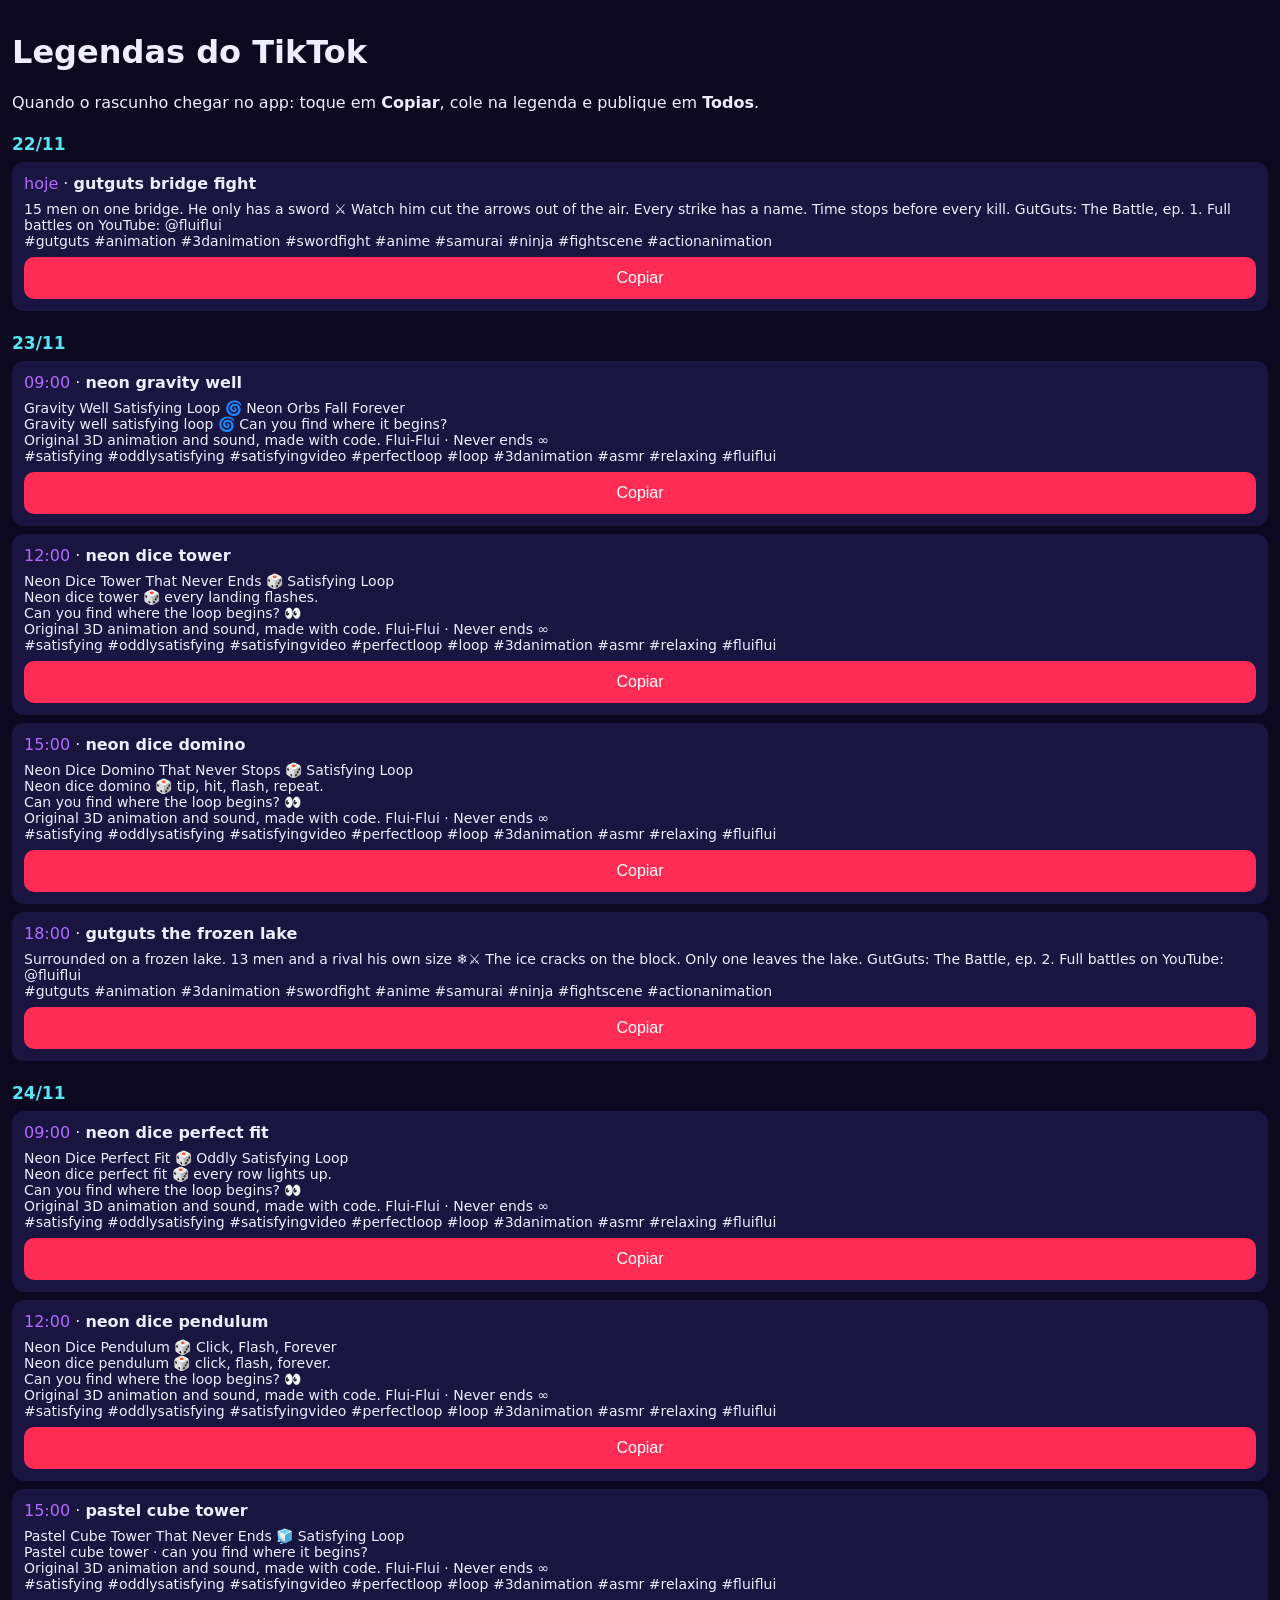
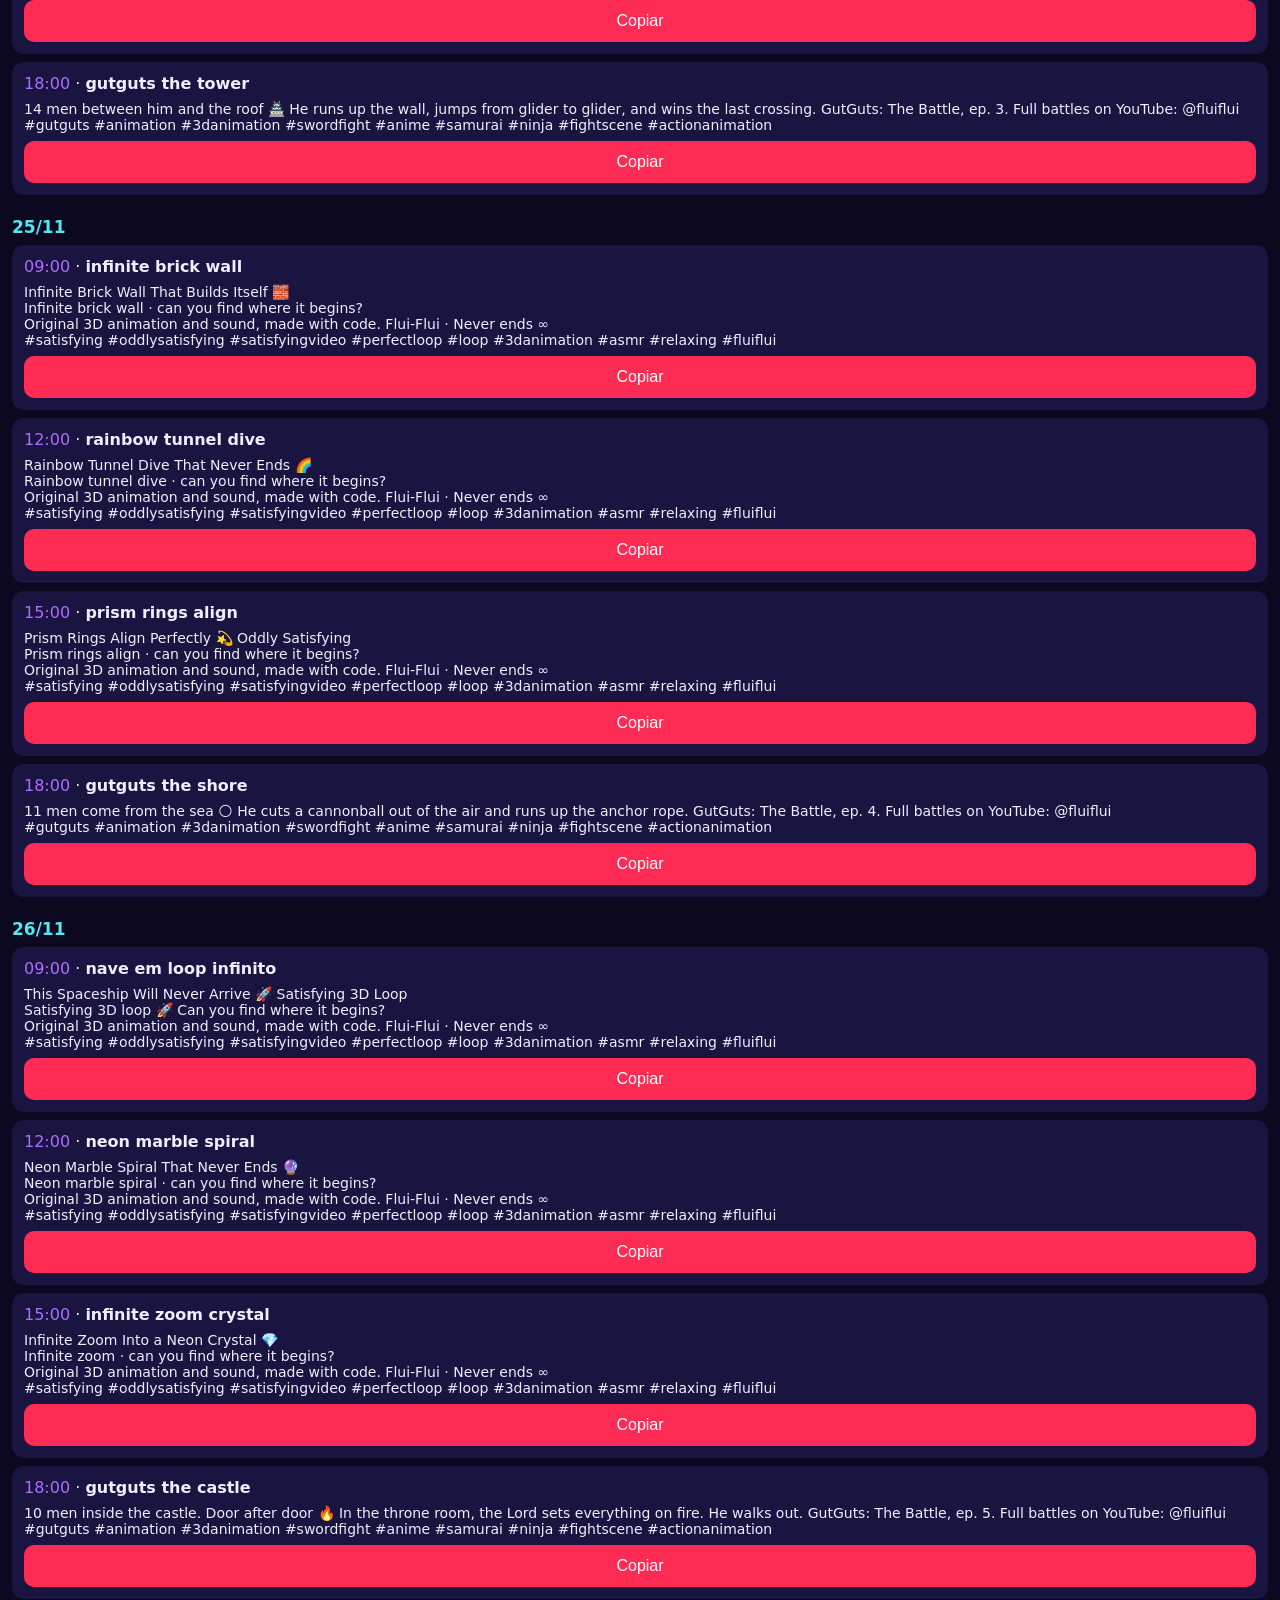
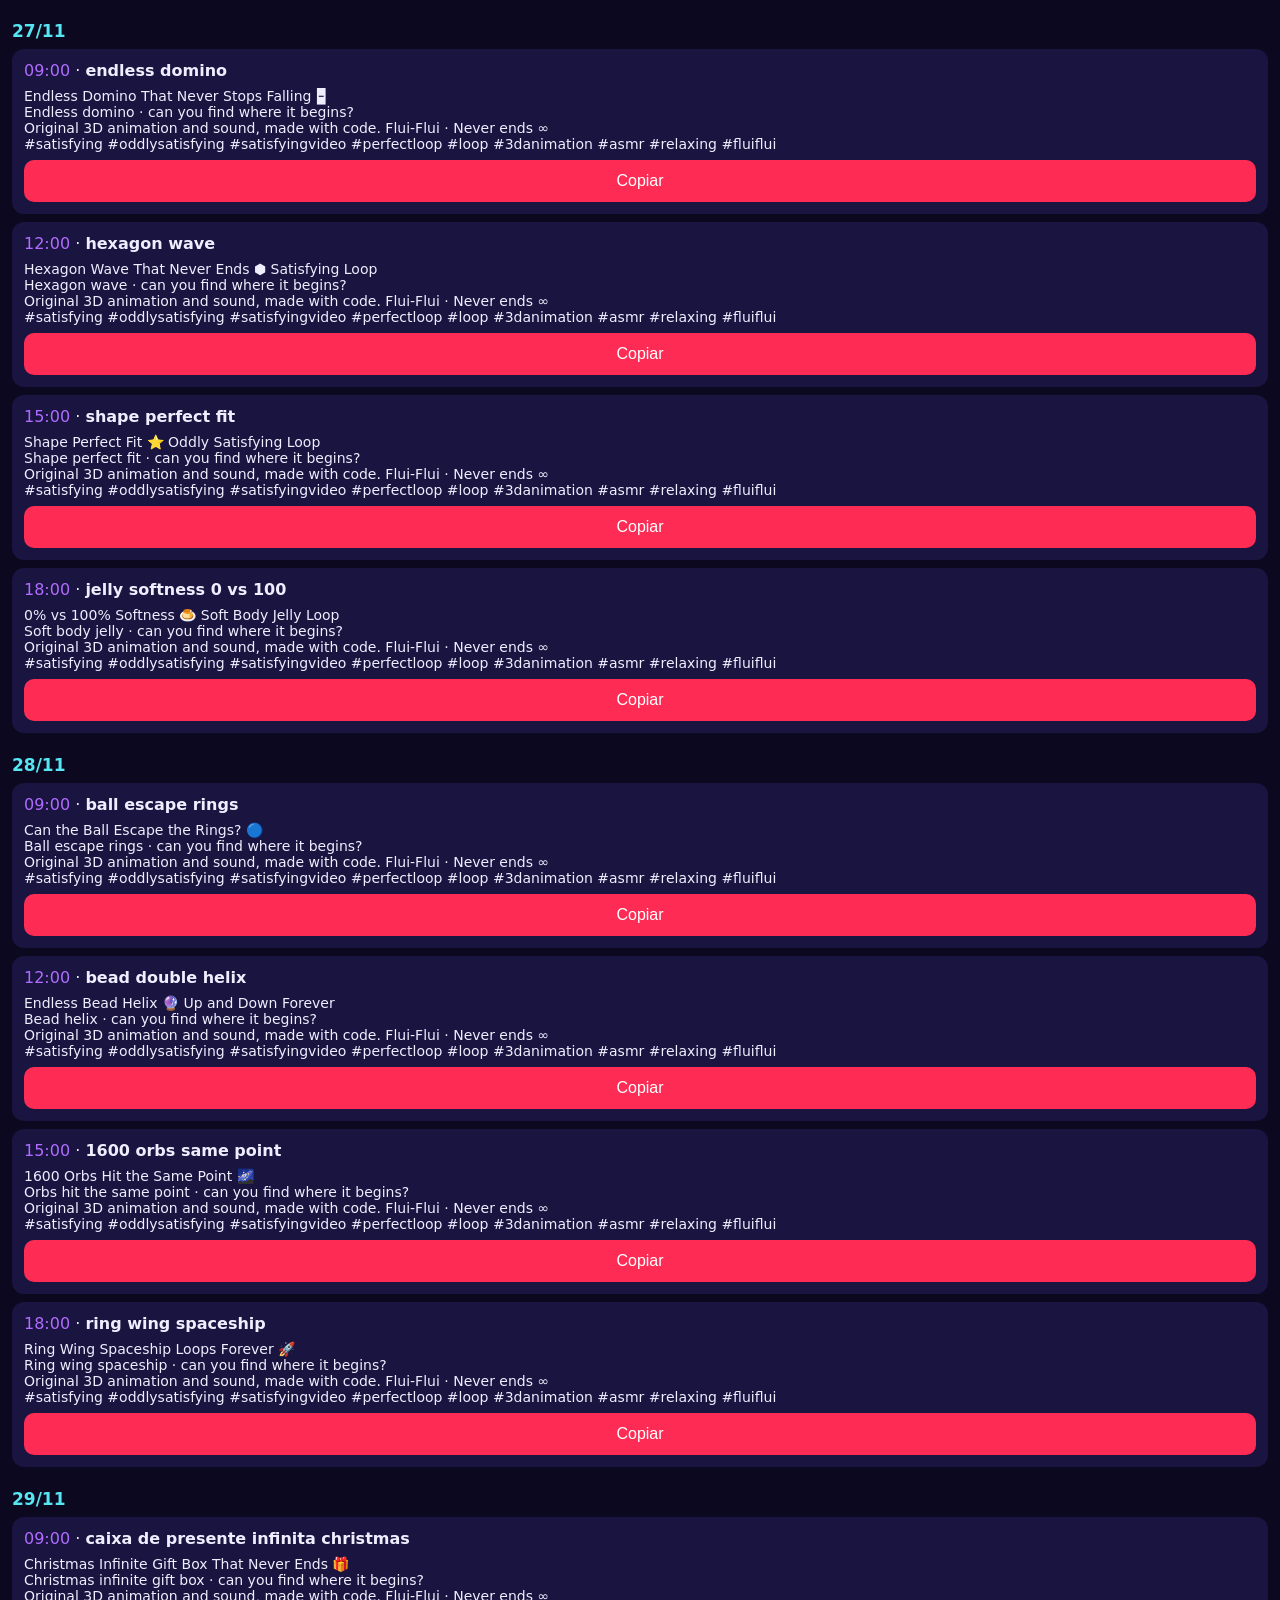
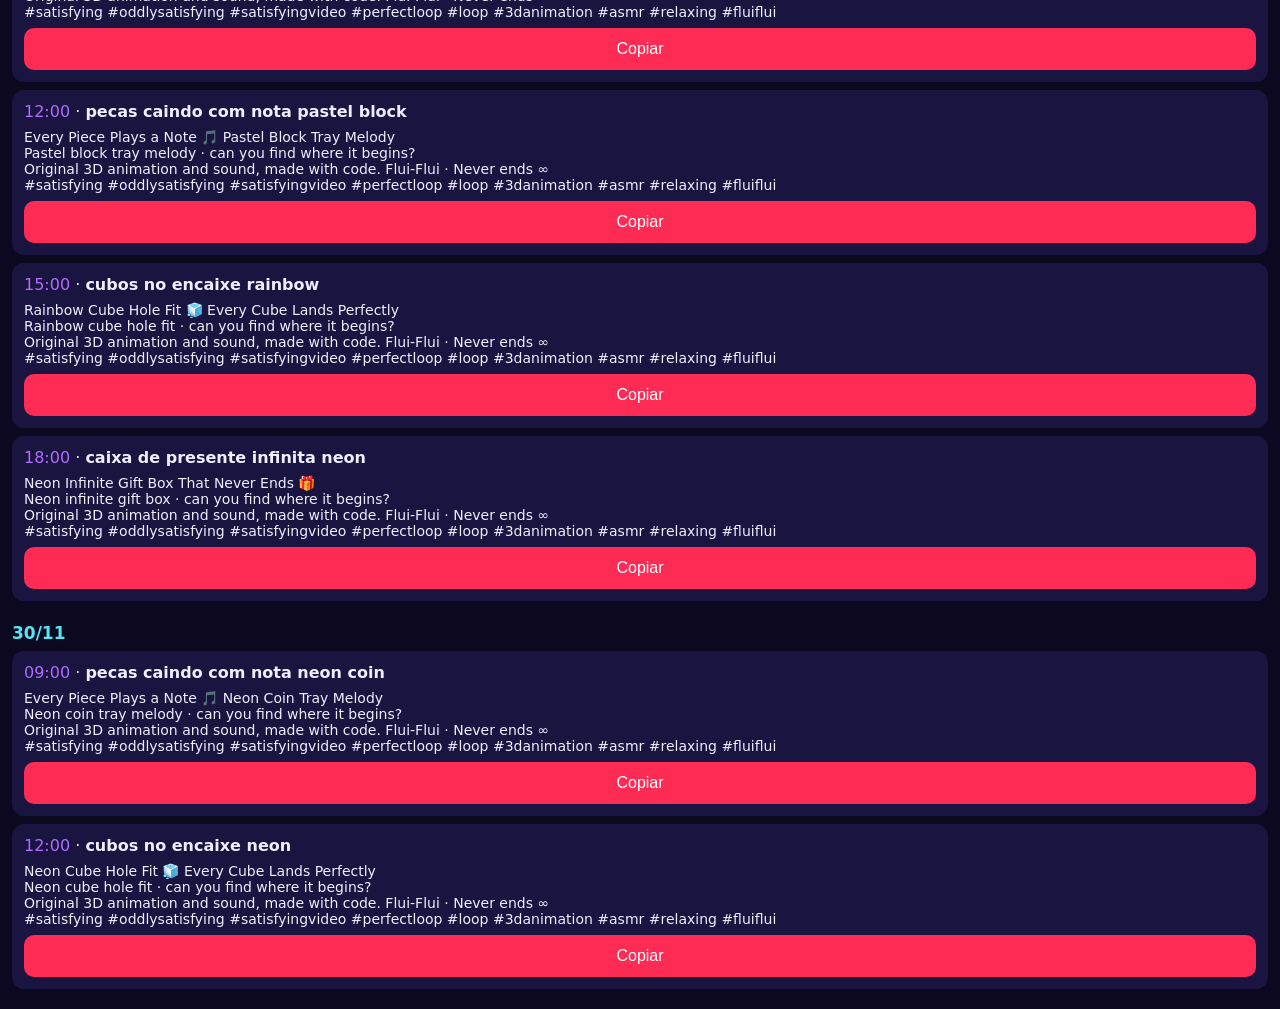
==== legendas.html @ 588b5df5 "TikTok captions page Co-Authored-By: Claude Opus 5.5 <noreply@anthropic.com>" ====
<!doctype html><html lang="pt-BR"><head><meta charset=utf-8><meta name=viewport content="width=device-width"><meta name=robots content=noindex><title>Legendas TikTok · Flui-Flui</title><style>body{font:16px system-ui;background:#0c0820;color:#eef;margin:0;padding:12px}h2{color:#55e6f2;margin:22px 0 6px;font-size:17px}.c{background:#1a1440;border-radius:12px;padding:12px;margin:8px 0}.n{font-weight:700}.h{color:#b06cff}pre{white-space:pre-wrap;font:14px system-ui;margin:8px 0}button{width:100%;padding:12px;font-size:16px;border:0;border-radius:10px;background:#fe2c55;color:#fff}button.ok{background:#2a9d5c}</style></head><body><h1>Legendas do TikTok</h1><p>Quando o rascunho chegar no app: toque em <b>Copiar</b>, cole na legenda e publique em <b>Todos</b>.</p><h2>22/11</h2><div class=c><div><span class=h>hoje</span> · <span class=n>gutguts bridge fight</span></div><pre>15 men on one bridge. He only has a sword ⚔️ Watch him cut the arrows out of the air. Every strike has a name. Time stops before every kill. GutGuts: The Battle, ep. 1. Full battles on YouTube: @fluiflui
#gutguts #animation #3danimation #swordfight #anime #samurai #ninja #fightscene #actionanimation</pre><button onclick="navigator.clipboard.writeText(this.previousElementSibling.textContent);this.textContent='Copiado ✓';this.className='ok'">Copiar</button></div><h2>23/11</h2><div class=c><div><span class=h>09:00</span> · <span class=n>neon gravity well</span></div><pre>Gravity Well Satisfying Loop 🌀 Neon Orbs Fall Forever
Gravity well satisfying loop 🌀 Can you find where it begins?
Original 3D animation and sound, made with code. Flui-Flui · Never ends ∞
#satisfying #oddlysatisfying #satisfyingvideo #perfectloop #loop #3danimation #asmr #relaxing #fluiflui</pre><button onclick="navigator.clipboard.writeText(this.previousElementSibling.textContent);this.textContent='Copiado ✓';this.className='ok'">Copiar</button></div><div class=c><div><span class=h>12:00</span> · <span class=n>neon dice tower</span></div><pre>Neon Dice Tower That Never Ends 🎲 Satisfying Loop
Neon dice tower 🎲 every landing flashes.
Can you find where the loop begins? 👀
Original 3D animation and sound, made with code. Flui-Flui · Never ends ∞
#satisfying #oddlysatisfying #satisfyingvideo #perfectloop #loop #3danimation #asmr #relaxing #fluiflui</pre><button onclick="navigator.clipboard.writeText(this.previousElementSibling.textContent);this.textContent='Copiado ✓';this.className='ok'">Copiar</button></div><div class=c><div><span class=h>15:00</span> · <span class=n>neon dice domino</span></div><pre>Neon Dice Domino That Never Stops 🎲 Satisfying Loop
Neon dice domino 🎲 tip, hit, flash, repeat.
Can you find where the loop begins? 👀
Original 3D animation and sound, made with code. Flui-Flui · Never ends ∞
#satisfying #oddlysatisfying #satisfyingvideo #perfectloop #loop #3danimation #asmr #relaxing #fluiflui</pre><button onclick="navigator.clipboard.writeText(this.previousElementSibling.textContent);this.textContent='Copiado ✓';this.className='ok'">Copiar</button></div><div class=c><div><span class=h>18:00</span> · <span class=n>gutguts the frozen lake</span></div><pre>Surrounded on a frozen lake. 13 men and a rival his own size ❄️⚔️ The ice cracks on the block. Only one leaves the lake. GutGuts: The Battle, ep. 2. Full battles on YouTube: @fluiflui
#gutguts #animation #3danimation #swordfight #anime #samurai #ninja #fightscene #actionanimation</pre><button onclick="navigator.clipboard.writeText(this.previousElementSibling.textContent);this.textContent='Copiado ✓';this.className='ok'">Copiar</button></div><h2>24/11</h2><div class=c><div><span class=h>09:00</span> · <span class=n>neon dice perfect fit</span></div><pre>Neon Dice Perfect Fit 🎲 Oddly Satisfying Loop
Neon dice perfect fit 🎲 every row lights up.
Can you find where the loop begins? 👀
Original 3D animation and sound, made with code. Flui-Flui · Never ends ∞
#satisfying #oddlysatisfying #satisfyingvideo #perfectloop #loop #3danimation #asmr #relaxing #fluiflui</pre><button onclick="navigator.clipboard.writeText(this.previousElementSibling.textContent);this.textContent='Copiado ✓';this.className='ok'">Copiar</button></div><div class=c><div><span class=h>12:00</span> · <span class=n>neon dice pendulum</span></div><pre>Neon Dice Pendulum 🎲 Click, Flash, Forever
Neon dice pendulum 🎲 click, flash, forever.
Can you find where the loop begins? 👀
Original 3D animation and sound, made with code. Flui-Flui · Never ends ∞
#satisfying #oddlysatisfying #satisfyingvideo #perfectloop #loop #3danimation #asmr #relaxing #fluiflui</pre><button onclick="navigator.clipboard.writeText(this.previousElementSibling.textContent);this.textContent='Copiado ✓';this.className='ok'">Copiar</button></div><div class=c><div><span class=h>15:00</span> · <span class=n>pastel cube tower</span></div><pre>Pastel Cube Tower That Never Ends 🧊 Satisfying Loop
Pastel cube tower · can you find where it begins?
Original 3D animation and sound, made with code. Flui-Flui · Never ends ∞
#satisfying #oddlysatisfying #satisfyingvideo #perfectloop #loop #3danimation #asmr #relaxing #fluiflui</pre><button onclick="navigator.clipboard.writeText(this.previousElementSibling.textContent);this.textContent='Copiado ✓';this.className='ok'">Copiar</button></div><div class=c><div><span class=h>18:00</span> · <span class=n>gutguts the tower</span></div><pre>14 men between him and the roof 🏯 He runs up the wall, jumps from glider to glider, and wins the last crossing. GutGuts: The Battle, ep. 3. Full battles on YouTube: @fluiflui
#gutguts #animation #3danimation #swordfight #anime #samurai #ninja #fightscene #actionanimation</pre><button onclick="navigator.clipboard.writeText(this.previousElementSibling.textContent);this.textContent='Copiado ✓';this.className='ok'">Copiar</button></div><h2>25/11</h2><div class=c><div><span class=h>09:00</span> · <span class=n>infinite brick wall</span></div><pre>Infinite Brick Wall That Builds Itself 🧱
Infinite brick wall · can you find where it begins?
Original 3D animation and sound, made with code. Flui-Flui · Never ends ∞
#satisfying #oddlysatisfying #satisfyingvideo #perfectloop #loop #3danimation #asmr #relaxing #fluiflui</pre><button onclick="navigator.clipboard.writeText(this.previousElementSibling.textContent);this.textContent='Copiado ✓';this.className='ok'">Copiar</button></div><div class=c><div><span class=h>12:00</span> · <span class=n>rainbow tunnel dive</span></div><pre>Rainbow Tunnel Dive That Never Ends 🌈
Rainbow tunnel dive · can you find where it begins?
Original 3D animation and sound, made with code. Flui-Flui · Never ends ∞
#satisfying #oddlysatisfying #satisfyingvideo #perfectloop #loop #3danimation #asmr #relaxing #fluiflui</pre><button onclick="navigator.clipboard.writeText(this.previousElementSibling.textContent);this.textContent='Copiado ✓';this.className='ok'">Copiar</button></div><div class=c><div><span class=h>15:00</span> · <span class=n>prism rings align</span></div><pre>Prism Rings Align Perfectly 💫 Oddly Satisfying
Prism rings align · can you find where it begins?
Original 3D animation and sound, made with code. Flui-Flui · Never ends ∞
#satisfying #oddlysatisfying #satisfyingvideo #perfectloop #loop #3danimation #asmr #relaxing #fluiflui</pre><button onclick="navigator.clipboard.writeText(this.previousElementSibling.textContent);this.textContent='Copiado ✓';this.className='ok'">Copiar</button></div><div class=c><div><span class=h>18:00</span> · <span class=n>gutguts the shore</span></div><pre>11 men come from the sea 🌕 He cuts a cannonball out of the air and runs up the anchor rope. GutGuts: The Battle, ep. 4. Full battles on YouTube: @fluiflui
#gutguts #animation #3danimation #swordfight #anime #samurai #ninja #fightscene #actionanimation</pre><button onclick="navigator.clipboard.writeText(this.previousElementSibling.textContent);this.textContent='Copiado ✓';this.className='ok'">Copiar</button></div><h2>26/11</h2><div class=c><div><span class=h>09:00</span> · <span class=n>nave em loop infinito</span></div><pre>This Spaceship Will Never Arrive 🚀 Satisfying 3D Loop
Satisfying 3D loop 🚀 Can you find where it begins?
Original 3D animation and sound, made with code. Flui-Flui · Never ends ∞
#satisfying #oddlysatisfying #satisfyingvideo #perfectloop #loop #3danimation #asmr #relaxing #fluiflui</pre><button onclick="navigator.clipboard.writeText(this.previousElementSibling.textContent);this.textContent='Copiado ✓';this.className='ok'">Copiar</button></div><div class=c><div><span class=h>12:00</span> · <span class=n>neon marble spiral</span></div><pre>Neon Marble Spiral That Never Ends 🔮
Neon marble spiral · can you find where it begins?
Original 3D animation and sound, made with code. Flui-Flui · Never ends ∞
#satisfying #oddlysatisfying #satisfyingvideo #perfectloop #loop #3danimation #asmr #relaxing #fluiflui</pre><button onclick="navigator.clipboard.writeText(this.previousElementSibling.textContent);this.textContent='Copiado ✓';this.className='ok'">Copiar</button></div><div class=c><div><span class=h>15:00</span> · <span class=n>infinite zoom crystal</span></div><pre>Infinite Zoom Into a Neon Crystal 💎
Infinite zoom · can you find where it begins?
Original 3D animation and sound, made with code. Flui-Flui · Never ends ∞
#satisfying #oddlysatisfying #satisfyingvideo #perfectloop #loop #3danimation #asmr #relaxing #fluiflui</pre><button onclick="navigator.clipboard.writeText(this.previousElementSibling.textContent);this.textContent='Copiado ✓';this.className='ok'">Copiar</button></div><div class=c><div><span class=h>18:00</span> · <span class=n>gutguts the castle</span></div><pre>10 men inside the castle. Door after door 🔥 In the throne room, the Lord sets everything on fire. He walks out. GutGuts: The Battle, ep. 5. Full battles on YouTube: @fluiflui
#gutguts #animation #3danimation #swordfight #anime #samurai #ninja #fightscene #actionanimation</pre><button onclick="navigator.clipboard.writeText(this.previousElementSibling.textContent);this.textContent='Copiado ✓';this.className='ok'">Copiar</button></div><h2>27/11</h2><div class=c><div><span class=h>09:00</span> · <span class=n>endless domino</span></div><pre>Endless Domino That Never Stops Falling 🁢
Endless domino · can you find where it begins?
Original 3D animation and sound, made with code. Flui-Flui · Never ends ∞
#satisfying #oddlysatisfying #satisfyingvideo #perfectloop #loop #3danimation #asmr #relaxing #fluiflui</pre><button onclick="navigator.clipboard.writeText(this.previousElementSibling.textContent);this.textContent='Copiado ✓';this.className='ok'">Copiar</button></div><div class=c><div><span class=h>12:00</span> · <span class=n>hexagon wave</span></div><pre>Hexagon Wave That Never Ends ⬢ Satisfying Loop
Hexagon wave · can you find where it begins?
Original 3D animation and sound, made with code. Flui-Flui · Never ends ∞
#satisfying #oddlysatisfying #satisfyingvideo #perfectloop #loop #3danimation #asmr #relaxing #fluiflui</pre><button onclick="navigator.clipboard.writeText(this.previousElementSibling.textContent);this.textContent='Copiado ✓';this.className='ok'">Copiar</button></div><div class=c><div><span class=h>15:00</span> · <span class=n>shape perfect fit</span></div><pre>Shape Perfect Fit ⭐ Oddly Satisfying Loop
Shape perfect fit · can you find where it begins?
Original 3D animation and sound, made with code. Flui-Flui · Never ends ∞
#satisfying #oddlysatisfying #satisfyingvideo #perfectloop #loop #3danimation #asmr #relaxing #fluiflui</pre><button onclick="navigator.clipboard.writeText(this.previousElementSibling.textContent);this.textContent='Copiado ✓';this.className='ok'">Copiar</button></div><div class=c><div><span class=h>18:00</span> · <span class=n>jelly softness 0 vs 100</span></div><pre>0% vs 100% Softness 🍮 Soft Body Jelly Loop
Soft body jelly · can you find where it begins?
Original 3D animation and sound, made with code. Flui-Flui · Never ends ∞
#satisfying #oddlysatisfying #satisfyingvideo #perfectloop #loop #3danimation #asmr #relaxing #fluiflui</pre><button onclick="navigator.clipboard.writeText(this.previousElementSibling.textContent);this.textContent='Copiado ✓';this.className='ok'">Copiar</button></div><h2>28/11</h2><div class=c><div><span class=h>09:00</span> · <span class=n>ball escape rings</span></div><pre>Can the Ball Escape the Rings? 🔵
Ball escape rings · can you find where it begins?
Original 3D animation and sound, made with code. Flui-Flui · Never ends ∞
#satisfying #oddlysatisfying #satisfyingvideo #perfectloop #loop #3danimation #asmr #relaxing #fluiflui</pre><button onclick="navigator.clipboard.writeText(this.previousElementSibling.textContent);this.textContent='Copiado ✓';this.className='ok'">Copiar</button></div><div class=c><div><span class=h>12:00</span> · <span class=n>bead double helix</span></div><pre>Endless Bead Helix 🔮 Up and Down Forever
Bead helix · can you find where it begins?
Original 3D animation and sound, made with code. Flui-Flui · Never ends ∞
#satisfying #oddlysatisfying #satisfyingvideo #perfectloop #loop #3danimation #asmr #relaxing #fluiflui</pre><button onclick="navigator.clipboard.writeText(this.previousElementSibling.textContent);this.textContent='Copiado ✓';this.className='ok'">Copiar</button></div><div class=c><div><span class=h>15:00</span> · <span class=n>1600 orbs same point</span></div><pre>1600 Orbs Hit the Same Point 🌌
Orbs hit the same point · can you find where it begins?
Original 3D animation and sound, made with code. Flui-Flui · Never ends ∞
#satisfying #oddlysatisfying #satisfyingvideo #perfectloop #loop #3danimation #asmr #relaxing #fluiflui</pre><button onclick="navigator.clipboard.writeText(this.previousElementSibling.textContent);this.textContent='Copiado ✓';this.className='ok'">Copiar</button></div><div class=c><div><span class=h>18:00</span> · <span class=n>ring wing spaceship</span></div><pre>Ring Wing Spaceship Loops Forever 🚀
Ring wing spaceship · can you find where it begins?
Original 3D animation and sound, made with code. Flui-Flui · Never ends ∞
#satisfying #oddlysatisfying #satisfyingvideo #perfectloop #loop #3danimation #asmr #relaxing #fluiflui</pre><button onclick="navigator.clipboard.writeText(this.previousElementSibling.textContent);this.textContent='Copiado ✓';this.className='ok'">Copiar</button></div><h2>29/11</h2><div class=c><div><span class=h>09:00</span> · <span class=n>caixa de presente infinita christmas</span></div><pre>Christmas Infinite Gift Box That Never Ends 🎁
Christmas infinite gift box · can you find where it begins?
Original 3D animation and sound, made with code. Flui-Flui · Never ends ∞
#satisfying #oddlysatisfying #satisfyingvideo #perfectloop #loop #3danimation #asmr #relaxing #fluiflui</pre><button onclick="navigator.clipboard.writeText(this.previousElementSibling.textContent);this.textContent='Copiado ✓';this.className='ok'">Copiar</button></div><div class=c><div><span class=h>12:00</span> · <span class=n>pecas caindo com nota pastel block</span></div><pre>Every Piece Plays a Note 🎵 Pastel Block Tray Melody
Pastel block tray melody · can you find where it begins?
Original 3D animation and sound, made with code. Flui-Flui · Never ends ∞
#satisfying #oddlysatisfying #satisfyingvideo #perfectloop #loop #3danimation #asmr #relaxing #fluiflui</pre><button onclick="navigator.clipboard.writeText(this.previousElementSibling.textContent);this.textContent='Copiado ✓';this.className='ok'">Copiar</button></div><div class=c><div><span class=h>15:00</span> · <span class=n>cubos no encaixe rainbow</span></div><pre>Rainbow Cube Hole Fit 🧊 Every Cube Lands Perfectly
Rainbow cube hole fit · can you find where it begins?
Original 3D animation and sound, made with code. Flui-Flui · Never ends ∞
#satisfying #oddlysatisfying #satisfyingvideo #perfectloop #loop #3danimation #asmr #relaxing #fluiflui</pre><button onclick="navigator.clipboard.writeText(this.previousElementSibling.textContent);this.textContent='Copiado ✓';this.className='ok'">Copiar</button></div><div class=c><div><span class=h>18:00</span> · <span class=n>caixa de presente infinita neon</span></div><pre>Neon Infinite Gift Box That Never Ends 🎁
Neon infinite gift box · can you find where it begins?
Original 3D animation and sound, made with code. Flui-Flui · Never ends ∞
#satisfying #oddlysatisfying #satisfyingvideo #perfectloop #loop #3danimation #asmr #relaxing #fluiflui</pre><button onclick="navigator.clipboard.writeText(this.previousElementSibling.textContent);this.textContent='Copiado ✓';this.className='ok'">Copiar</button></div><h2>30/11</h2><div class=c><div><span class=h>09:00</span> · <span class=n>pecas caindo com nota neon coin</span></div><pre>Every Piece Plays a Note 🎵 Neon Coin Tray Melody
Neon coin tray melody · can you find where it begins?
Original 3D animation and sound, made with code. Flui-Flui · Never ends ∞
#satisfying #oddlysatisfying #satisfyingvideo #perfectloop #loop #3danimation #asmr #relaxing #fluiflui</pre><button onclick="navigator.clipboard.writeText(this.previousElementSibling.textContent);this.textContent='Copiado ✓';this.className='ok'">Copiar</button></div><div class=c><div><span class=h>12:00</span> · <span class=n>cubos no encaixe neon</span></div><pre>Neon Cube Hole Fit 🧊 Every Cube Lands Perfectly
Neon cube hole fit · can you find where it begins?
Original 3D animation and sound, made with code. Flui-Flui · Never ends ∞
#satisfying #oddlysatisfying #satisfyingvideo #perfectloop #loop #3danimation #asmr #relaxing #fluiflui</pre><button onclick="navigator.clipboard.writeText(this.previousElementSibling.textContent);this.textContent='Copiado ✓';this.className='ok'">Copiar</button></div></body></html>
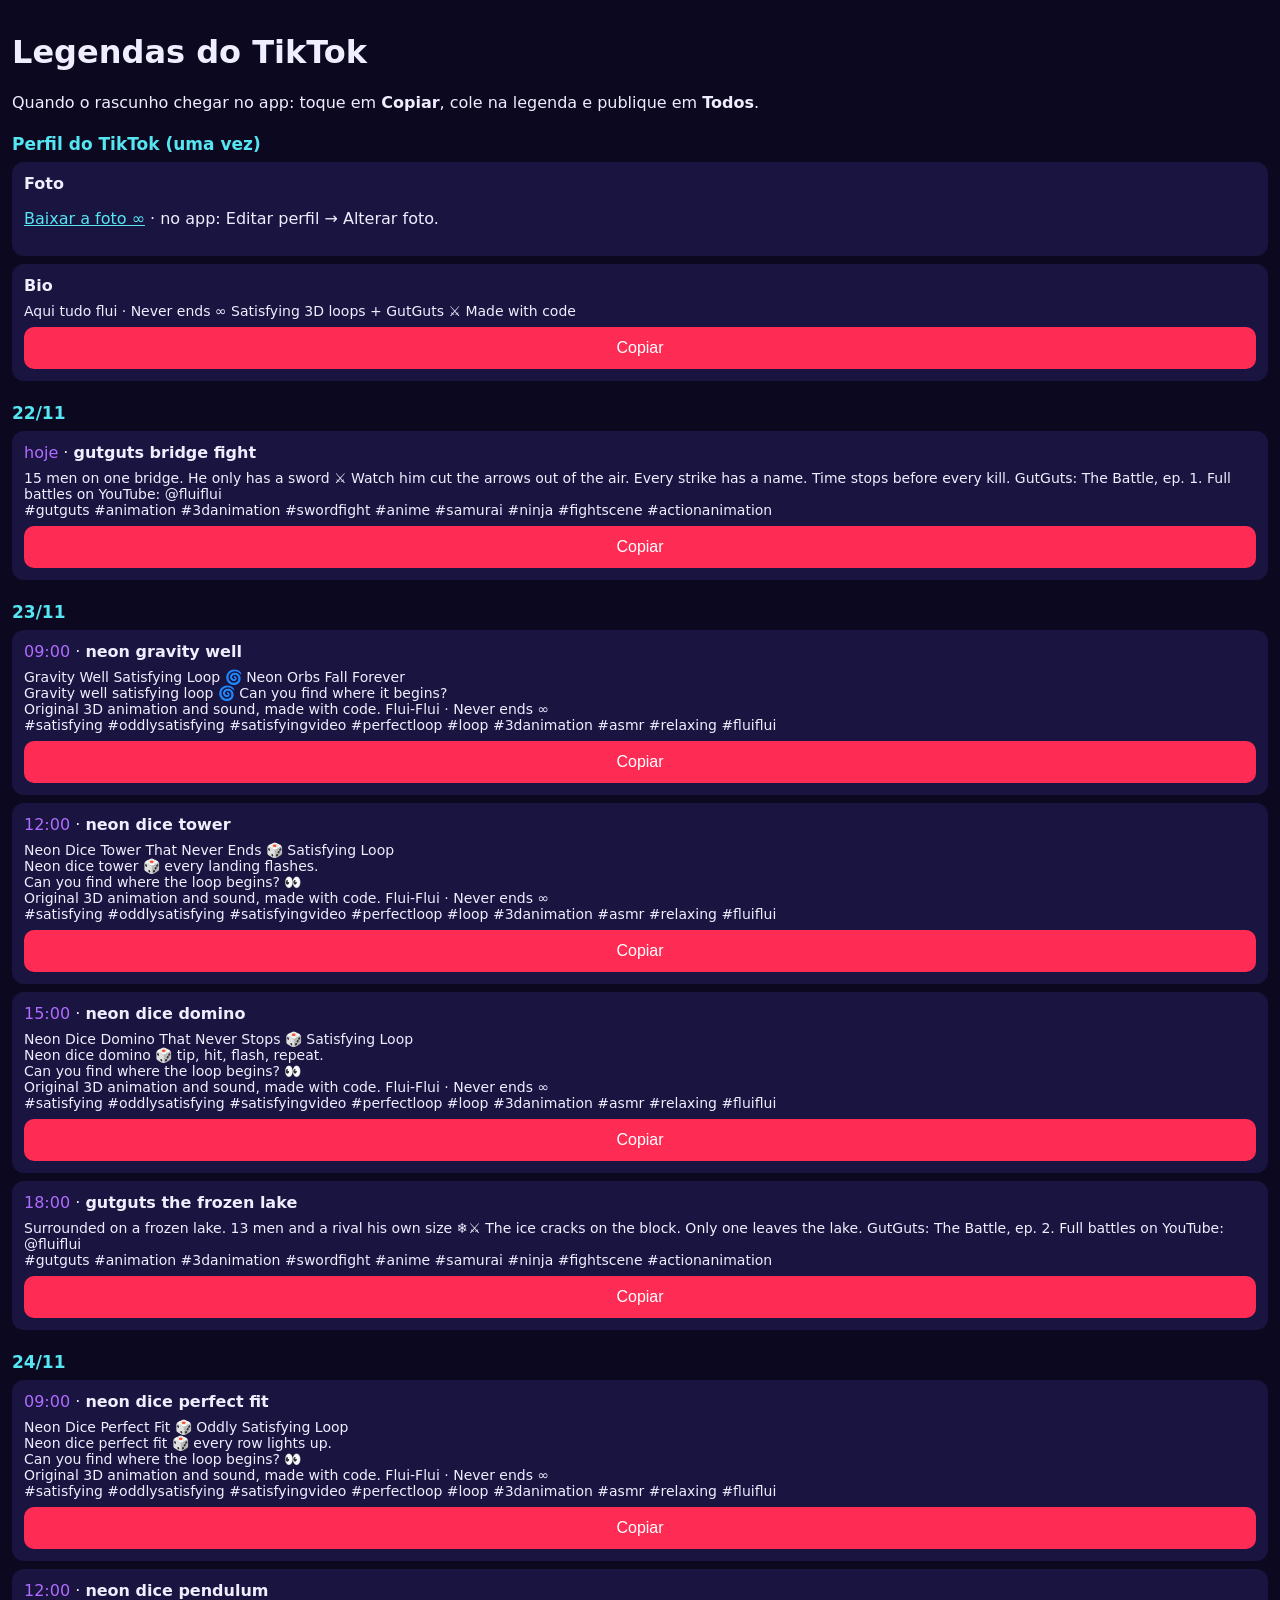
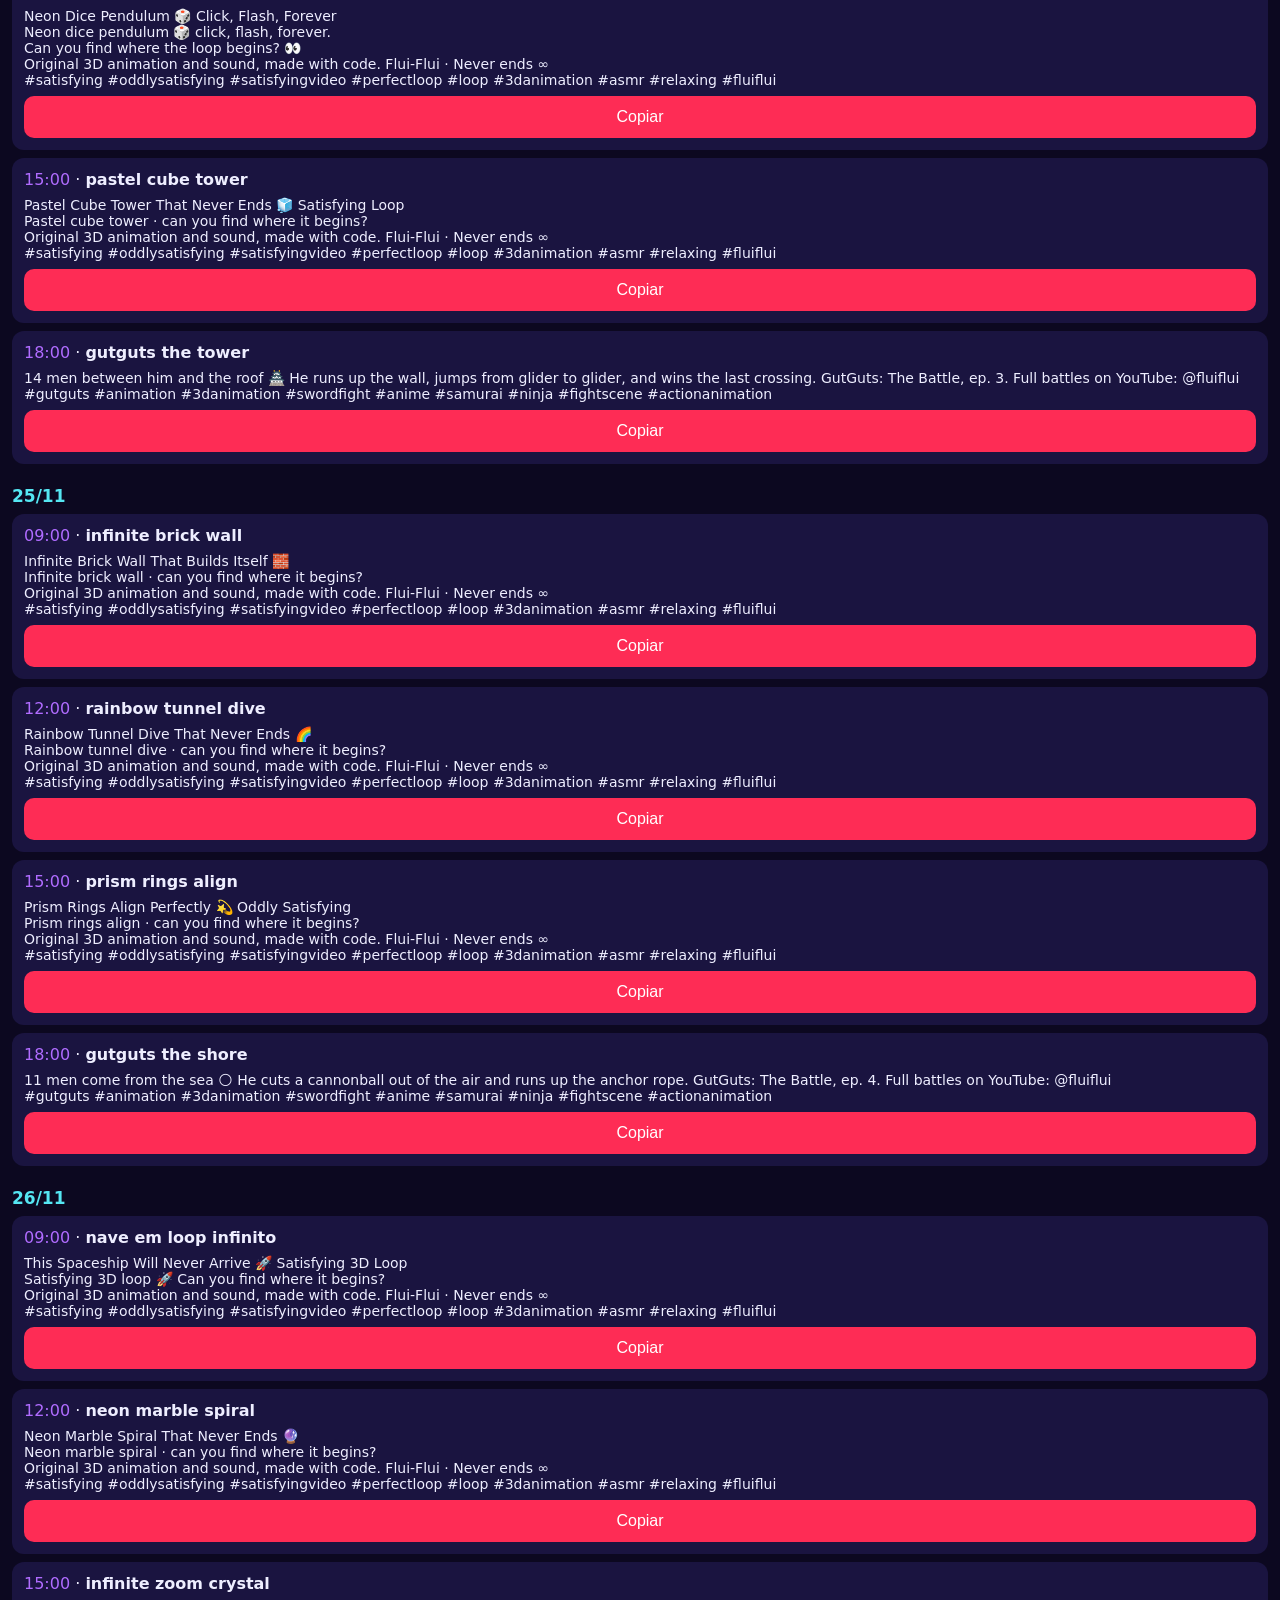
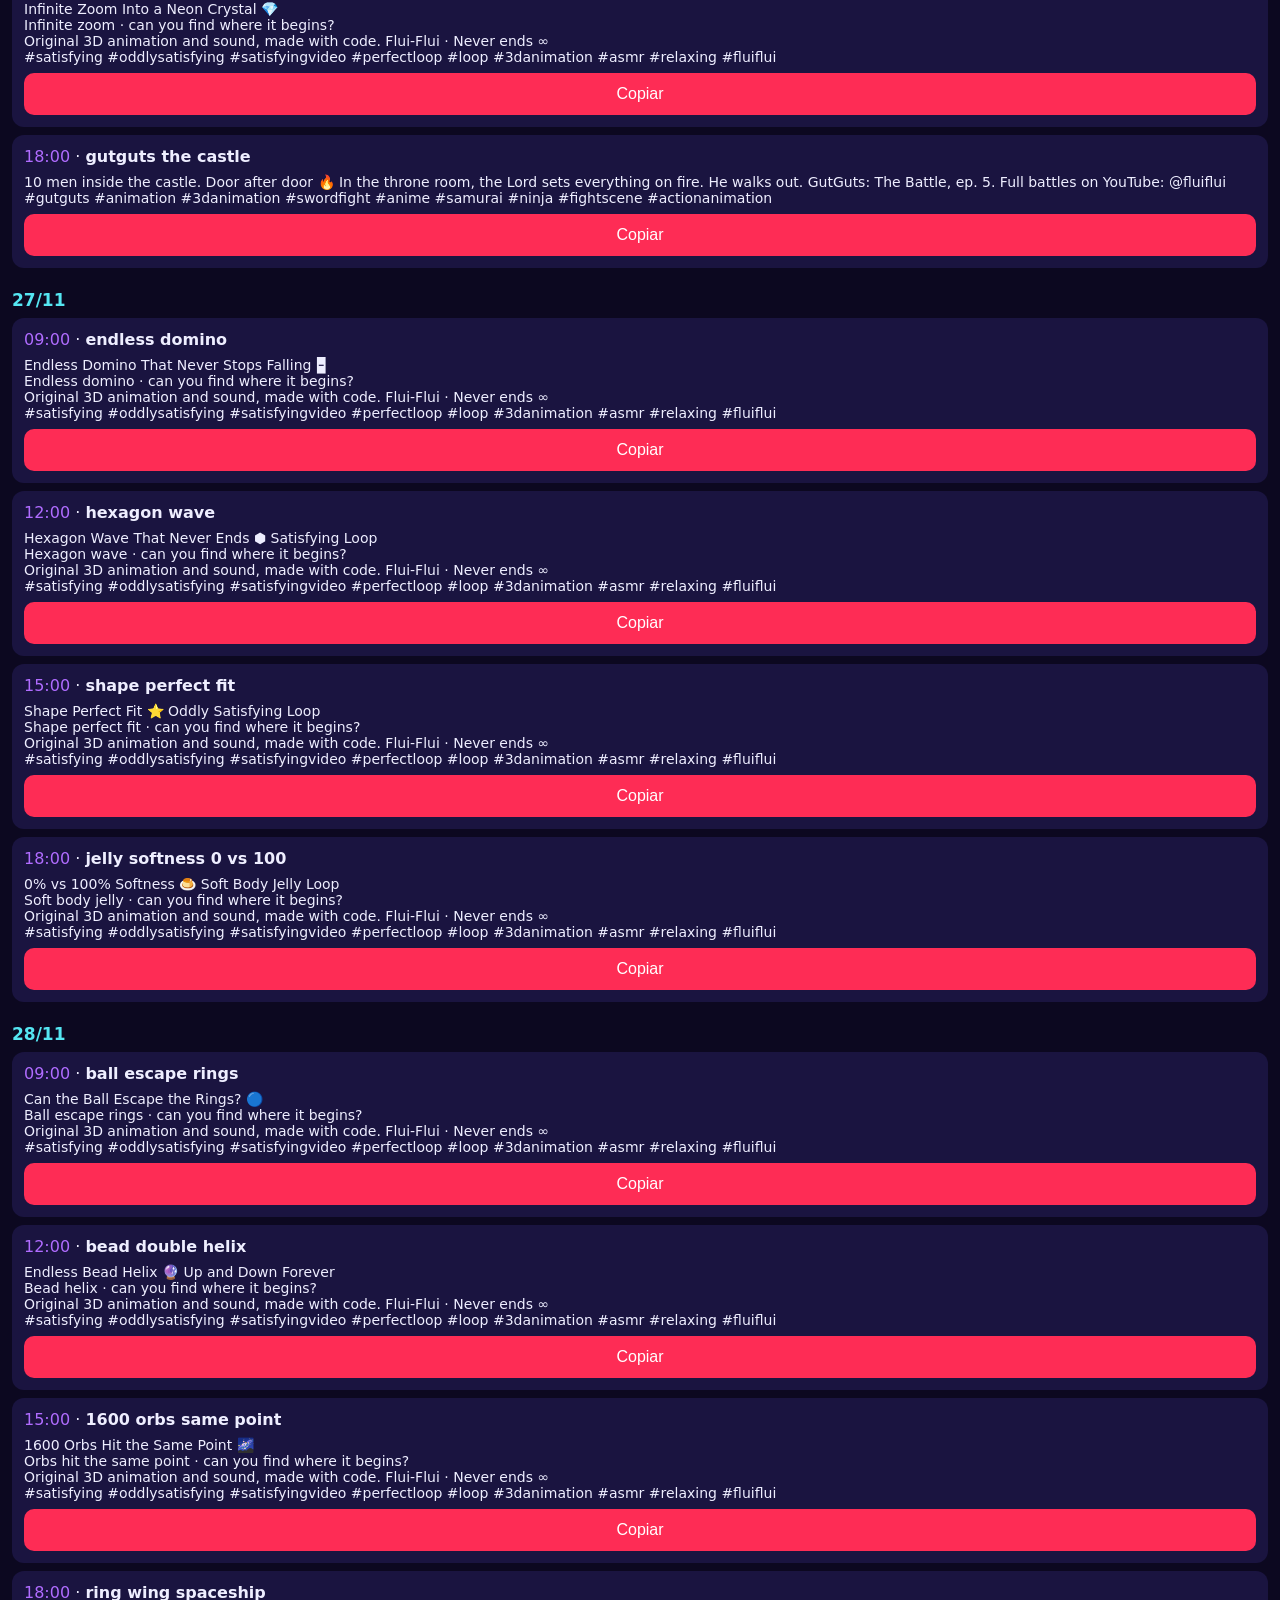
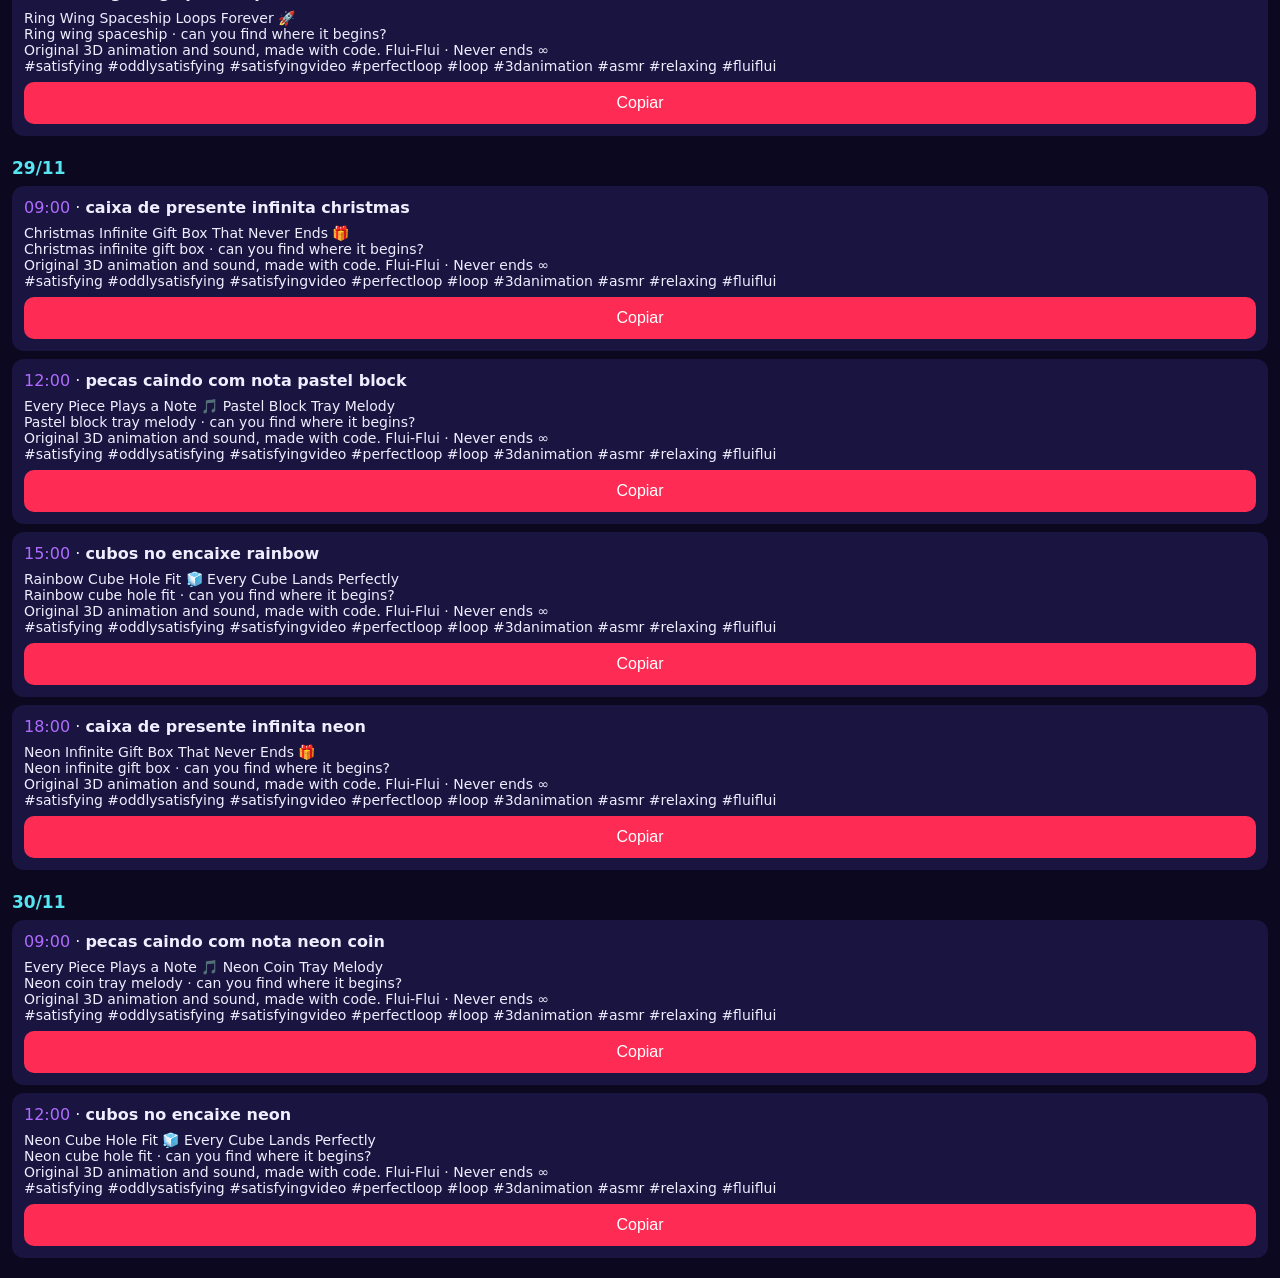
==== commit ca6744c1: "Profile photo and bio for TikTok Co-Authored-By: Claude Opus 5.5 <noreply@anthropic.com>" ====
--- a/legendas.html
+++ b/legendas.html
@@ -1,4 +1,4 @@
-<!doctype html><html lang="pt-BR"><head><meta charset=utf-8><meta name=viewport content="width=device-width"><meta name=robots content=noindex><title>Legendas TikTok · Flui-Flui</title><style>body{font:16px system-ui;background:#0c0820;color:#eef;margin:0;padding:12px}h2{color:#55e6f2;margin:22px 0 6px;font-size:17px}.c{background:#1a1440;border-radius:12px;padding:12px;margin:8px 0}.n{font-weight:700}.h{color:#b06cff}pre{white-space:pre-wrap;font:14px system-ui;margin:8px 0}button{width:100%;padding:12px;font-size:16px;border:0;border-radius:10px;background:#fe2c55;color:#fff}button.ok{background:#2a9d5c}</style></head><body><h1>Legendas do TikTok</h1><p>Quando o rascunho chegar no app: toque em <b>Copiar</b>, cole na legenda e publique em <b>Todos</b>.</p><h2>22/11</h2><div class=c><div><span class=h>hoje</span> · <span class=n>gutguts bridge fight</span></div><pre>15 men on one bridge. He only has a sword ⚔️ Watch him cut the arrows out of the air. Every strike has a name. Time stops before every kill. GutGuts: The Battle, ep. 1. Full battles on YouTube: @fluiflui
+<!doctype html><html lang="pt-BR"><head><meta charset=utf-8><meta name=viewport content="width=device-width"><meta name=robots content=noindex><title>Legendas TikTok · Flui-Flui</title><style>body{font:16px system-ui;background:#0c0820;color:#eef;margin:0;padding:12px}h2{color:#55e6f2;margin:22px 0 6px;font-size:17px}.c{background:#1a1440;border-radius:12px;padding:12px;margin:8px 0}.n{font-weight:700}.h{color:#b06cff}pre{white-space:pre-wrap;font:14px system-ui;margin:8px 0}button{width:100%;padding:12px;font-size:16px;border:0;border-radius:10px;background:#fe2c55;color:#fff}button.ok{background:#2a9d5c}</style></head><body><h1>Legendas do TikTok</h1><p>Quando o rascunho chegar no app: toque em <b>Copiar</b>, cole na legenda e publique em <b>Todos</b>.</p><h2>Perfil do TikTok (uma vez)</h2><div class=c><div class=n>Foto</div><p><a href="avatar.png" download style="color:#55e6f2">Baixar a foto ∞</a> · no app: Editar perfil → Alterar foto.</p></div><div class=c><div class=n>Bio</div><pre>Aqui tudo flui · Never ends ∞ Satisfying 3D loops + GutGuts ⚔️ Made with code</pre><button onclick="navigator.clipboard.writeText(this.previousElementSibling.textContent);this.textContent='Copiado ✓';this.className='ok'">Copiar</button></div><h2>22/11</h2><div class=c><div><span class=h>hoje</span> · <span class=n>gutguts bridge fight</span></div><pre>15 men on one bridge. He only has a sword ⚔️ Watch him cut the arrows out of the air. Every strike has a name. Time stops before every kill. GutGuts: The Battle, ep. 1. Full battles on YouTube: @fluiflui
 #gutguts #animation #3danimation #swordfight #anime #samurai #ninja #fightscene #actionanimation</pre><button onclick="navigator.clipboard.writeText(this.previousElementSibling.textContent);this.textContent='Copiado ✓';this.className='ok'">Copiar</button></div><h2>23/11</h2><div class=c><div><span class=h>09:00</span> · <span class=n>neon gravity well</span></div><pre>Gravity Well Satisfying Loop 🌀 Neon Orbs Fall Forever
 Gravity well satisfying loop 🌀 Can you find where it begins?
 Original 3D animation and sound, made with code. Flui-Flui · Never ends ∞
